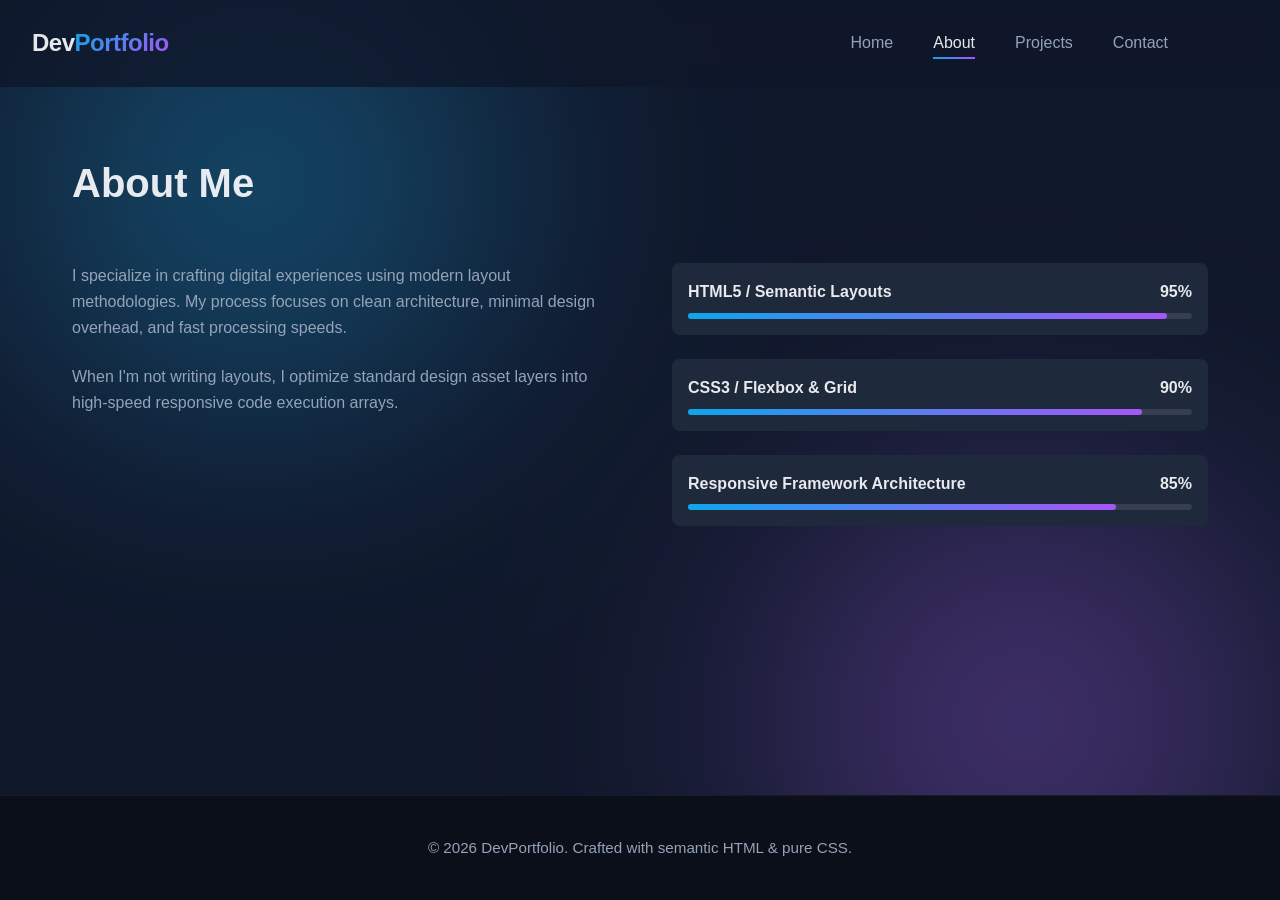
==== about.html @ a176f742 "Add files via upload" ====
<!DOCTYPE html>
<html lang="en">
<head>
    <meta charset="UTF-8">
    <meta name="viewport" content="width=device-width, initial-scale=1.0">
    <title>Umar's Portfolio | About</title>
    <link rel="stylesheet" href="style.css">
</head>
<body>
 <div class="aurora-bg"></div>
    <header>
        <nav class="nav-container">
            <a href="index.html" class="logo">Dev<span>Portfolio</span></a>
            <ul class="nav-links">
                <li><a href="index.html">Home</a></li>
                <li><a href="about.html" class="active">About</a></li>
                <li><a href="projects.html">Projects</a></li>
                <li><a href="contact.html">Contact</a></li>
            </ul>
        </nav>
    </header>

    <main>
        <section class="about-section">
            <h2>About Me</h2>
            <div class="about-grid">
                <div>
                    <p style="margin-bottom: 1.5rem; color: var(--text-muted);">I specialize in crafting digital experiences using modern layout methodologies. My process focuses on clean architecture, minimal design overhead, and fast processing speeds.</p>
                    <p style="color: var(--text-muted);">When I'm not writing layouts, I optimize standard design asset layers into high-speed responsive code execution arrays.</p>
                </div>
                <div class="skills-container">
                    <div class="skill-bar">
                        <div class="skill-info"><span>HTML5 / Semantic Layouts</span><span>95%</span></div>
                        <div class="progress-line"><span style="width: 95%;"></span></div>
                    </div>
                    <div class="skill-bar">
                        <div class="skill-info"><span>CSS3 / Flexbox & Grid</span><span>90%</span></div>
                        <div class="progress-line"><span style="width: 90%;"></span></div>
                    </div>
                    <div class="skill-bar">
                        <div class="skill-info"><span>Responsive Framework Architecture</span><span>85%</span></div>
                        <div class="progress-line"><span style="width: 85%;"></span></div>
                    </div>
                </div>
            </div>
        </section>
    </main>

    <footer>
        <p>&copy; 2026 DevPortfolio. Crafted with semantic HTML & pure CSS.</p>
    </footer>

</body>
</html>
---- style.css ----
/* ==========================================================================
   1. VARIABLES & RESET
   ========================================================================== */
:root {
    --bg-primary: #0f172a;
    --bg-surface: #1e293b;
    --bg-surface-hover: #334155;
    --text-main: #f8fafcec;
    --text-muted: #94a3b8;
    --accent-cyan: #0ea5e9;
    --accent-purple: #a855f7;
    --gradient-primary: linear-gradient(135deg, var(--accent-cyan), var(--accent-purple));
    --font-sans: 'Segoe UI', Roboto, Helvetica, Arial, sans-serif;
    --transition-smooth: all 0.3s cubic-bezier(0.4, 0, 0.2, 1);
    --radius-md: 12px;
    --radius-sm: 8px;
}

* {
    margin: 0;
    padding: 0;
    box-sizing: border-box;
}

body {
    background: transparent; /* Allows the aurora layer underneath to show through */
    color: var(--text-main);
    font-family: var(--font-sans);
    line-height: 1.6;
    overflow-x: hidden;
    display: flex;
    flex-direction: column;
    min-height: 100vh;
}

/* ==========================================================================
   2. REUSABLE COMPONENTS (Header, Footer, Buttons)
   ========================================================================== */
header {
    background-color: rgba(15, 23, 42, 0.8);
    backdrop-filter: blur(12px);
    position: sticky;
    top: 0;
    z-index: 1000;
    border-bottom: 1px solid rgba(255, 255, 255, 0);
}

.nav-container {
    max-width: 1200px;
    margin: 100 auto;
    padding: 1.5rem 2rem;
    display: flex;
    justify-content: space-between;
    align-items: center;
}

.logo {
    font-size: 1.5rem;
    font-weight: 700;
    text-decoration: none;
    color: var(--text-main);
    letter-spacing: -0.5px;
}

.logo span {
    background: var(--gradient-primary);
    -webkit-background-clip: text;
    -webkit-text-fill-color: transparent;
}

.nav-links {
    display: flex;
    gap: 2.5rem;
    list-style: none;
}

.nav-links a {
    text-decoration: none;
    color: var(--text-muted);
    font-weight: 500;
    transition: var(--transition-smooth);
    position: relative;
    padding: 0.5rem 0;
}

.nav-links a:hover,
.nav-links a.active {
    color: var(--text-main);
}

.nav-links a::after {
    content: '';
    position: absolute;
    bottom: 0;
    left: 0;
    width: 0;
    height: 2px;
    background: var(--gradient-primary);
    transition: var(--transition-smooth);
}

.nav-links a:hover::after,
.nav-links a.active::after {
    width: 100%;
}

main {
    flex: 1;
    max-width: 1200px;
    width: 100%;
    margin: 0 auto;
    padding: 4rem 2rem;
}

.btn {
    display: inline-block;
    padding: 0.8rem 2rem;
    border-radius: var(--radius-sm);
    text-decoration: none;
    font-weight: 600;
    transition: var(--transition-smooth);
    cursor: pointer;
}

.btn-primary {
    background: var(--gradient-primary);
    color: var(--text-main);
    box-shadow: 0 4px 20px rgba(14, 164, 233, 0.452);
}

.btn-primary:hover {
    transform: translateY(-3px);
    box-shadow: 0 6px 25px rgba(14, 165, 233, 0.5);
}

.btn-secondary {
    border: 2px solid var(--text-muted);
    color: var(--text-main);
    margin-left: 1rem;
}

.btn-secondary:hover {
    border-color: var(--accent-cyan);
    color: var(--accent-cyan);
    transform: translateY(-3px);
}

footer {
    background-color: #0b0f19;
    padding: 2.5rem 2rem;
    text-align: center;
    border-top: 1px solid rgba(255, 255, 255, 0.05);
}

footer p {
    color: var(--text-muted);
    font-size: 0.95rem;
}

.footer-socials {
    margin-top: 0.75rem;
}

.social-link {
    display: inline-flex;
    align-items: center;
    justify-content: center;
    width: 42px;
    height: 42px;
    border-radius: 50%;
    background: rgba(255, 255, 255, 0.06);
    color: #fff;
    transition: transform 0.2s ease, background 0.2s ease;
}

.social-link:hover {
    transform: translateY(-2px);
    background: linear-gradient(135deg, #f58529, #dd2a7b, #8134af);
}

.social-icon {
    width: 20px;
    height: 20px;
    fill: currentColor;
}
h2 {
    font-size: 2.5rem;
    margin-bottom: 3rem;
    position: relative;
    display: inline-block;
    color: var(--text-main);
}
/* ==========================================================================
   3. PAGE SPECIFIC STYLES & ANIMATIONS
   ========================================================================== */

/* --- HOME PAGE --- */
.hero {
    display: flex;
    align-items: center;
    justify-content: space-between;
    gap: 4rem;
    min-height: 60vh;
}

.hero-content {
    max-width: 600px;
    animation: fadeInUp 0.8s ease forwards;
}

.hero-content h1 {
    font-size: 3.5rem;
    line-height: 1.1;
    margin-bottom: 1.5rem;
}

.hero-content p {
    font-size: 1.25rem;
    color: var(--text-muted);
    margin-bottom: 2.5rem;
}

.hero-image-container {
    position: relative;
    animation: fadeIn 1.2s ease forwards;
}

.hero-blob {
    width: 350px;
    height: 350px;
    background: var(--gradient-primary);
    border-radius: 30% 70% 70% 30% / 30% 30% 70% 70%;
    animation: morph 8s ease-in-out infinite alternate;
    box-shadow: 0 0 50px rgba(168, 85, 247, 0.3);
}

/* --- ABOUT PAGE --- */
.about-section h2, .projects-section h2, .contact-section h2 {
    font-size: 2.5rem;
    margin-bottom: 3rem;
    position: relative;
    display: inline-block;
}

.about-grid {
    display: grid;
    grid-template-columns: 1fr 1fr;
    gap: 4rem;
}

.skills-container {
    display: flex;
    flex-direction: column;
    gap: 1.5rem;
}

.skill-bar {
    background-color: var(--bg-surface);
    border-radius: var(--radius-sm);
    padding: 1rem;
    position: relative;
    overflow: hidden;
}

.skill-info {
    display: flex;
    justify-content: space-between;
    margin-bottom: 0.5rem;
    font-weight: 600;
}

.progress-line {
    height: 6px;
    background-color: rgba(255, 255, 255, 0.1);
    border-radius: var(--radius-sm);
    position: relative;
}

.progress-line span {
    height: 100%;
    background: var(--gradient-primary);
    position: absolute;
    left: 0;
    top: 0;
    border-radius: var(--radius-sm);
    animation: slideInLeft 1s cubic-bezier(0.4, 0, 0.2, 1) forwards;
}

/* --- PROJECTS PAGE --- */
.projects-grid {
    display: grid;
    grid-template-columns: repeat(auto-fit, minmax(320px, 1fr));
    gap: 2rem;
}

.project-card {
    background-color: var(--bg-surface);
    border-radius: var(--radius-md);
    overflow: hidden;
    border: 1px solid rgba(255, 255, 255, 0.03);
    transition: var(--transition-smooth);
}

.project-card:hover {
    transform: translateY(-8px);
    border-color: rgba(14, 165, 233, 0.4);
    box-shadow: 0 12px 30px rgba(0, 0, 0, 0.4);
}

.project-img-placeholder {
    height: 200px;
    background: linear-gradient(45deg, #1e1b4b, #2e1065);
    display: flex;
    align-items: center;
    justify-content: center;
    color: rgba(255, 255, 255, 0.15);
    font-weight: 700;
    font-size: 1.5rem;
}

.project-card:hover .project-img-placeholder {
    background: var(--gradient-primary);
    color: var(--text-main);
    transition: var(--transition-smooth);
}

.project-info {
    padding: 2rem;
}

.project-info h3 {
    margin-bottom: 0.75rem;
    font-size: 1.3rem;
}

.project-info p {
    color: var(--text-muted);
    font-size: 0.95rem;
    margin-bottom: 1.5rem;
}

.project-tags {
    display: flex;
    gap: 0.5rem;
    flex-wrap: wrap;
}

.tag {
    background-color: rgba(255, 255, 255, 0.05);
    padding: 0.3rem 0.8rem;
    border-radius: 20px;
    font-size: 0.8rem;
    color: var(--accent-cyan);
    font-weight: 600;
}

/* --- CONTACT PAGE --- */
.contact-container {
    max-width: 600px;
    margin: 0 auto;
    background-color: var(--bg-surface);
    padding: 3rem;
    border-radius: var(--radius-md);
    border: 1px solid rgba(255, 255, 255, 0.03);
}

.form-group {
    margin-bottom: 1.5rem;
}

.form-group label {
    display: block;
    margin-bottom: 0.5rem;
    color: var(--text-muted);
    font-size: 0.9rem;
    font-weight: 500;
}

.form-group input,
.form-group textarea {
    width: 100%;
    padding: 1rem;
    background-color: var(--bg-primary);
    border: 2px solid transparent;
    border-radius: var(--radius-sm);
    color: var(--text-main);
    font-family: var(--font-sans);
    font-size: 1rem;
    transition: var(--transition-smooth);
}

.form-group input:focus,
.form-group textarea:focus {
    outline: none;
    border-color: var(--accent-cyan);
    box-shadow: 0 0 10px rgba(14, 165, 233, 0.2);
}

.submit-btn {
    width: 100%;
    border: none;
}

/* ==========================================================================
   4. KEYFRAMES & ANIMATIONS
   ========================================================================== */
@keyframes fadeInUp {
    from {
        opacity: 0;
        transform: translateY(30px);
    }
    to {
        opacity: 1;
        transform: translateY(0);
    }
}

@keyframes fadeIn {
    from { opacity: 0; }
    to { opacity: 1; }
}

@keyframes slideInLeft {
    from { width: 0; }
}

@keyframes morph {
    0% { border-radius: 30% 70% 70% 30% / 30% 30% 70% 70%; }
    50% { border-radius: 70% 30% 52% 48% / 60% 40% 60% 40%; }
    100% { border-radius: 30% 70% 70% 30% / 30% 30% 70% 70%; }
}

/* ==========================================================================
   5. MEDIA QUERIES (RESPONSIVE DESIGN)
   ========================================================================== */
@media (max-width: 968px) {
    .hero {
        flex-direction: column-reverse;
        text-align: center;
        gap: 3rem;
    }
    
    .hero-content h1 {
        font-size: 2.8rem;
    }

    .about-grid {
        grid-template-columns: 1fr;
        gap: 3rem;
    }
}

@media (max-width: 576px) {
    .nav-container {
        flex-direction: column;
        gap: 1.5rem;
    }
    
    .nav-links {
        gap: 1.5rem;
    }

    main {
        padding: 2rem 1rem;
    }

    .hero-blob {
        width: 260px;
        height: 260px;
    }

    .hero-content h1 {
        font-size: 2.2rem;
    }
    
    .btn-secondary {
        margin-left: 0;
        margin-top: 1rem;
        display: block;
    }
    
    .contact-container {
        padding: 1.5rem;
    }
}

/* ==========================================================================
   2. RE-ENGINEERED AURORA BACKGROUND (The solid color lives here now)
   ========================================================================== */
.aurora-bg {
    position: fixed;
    top: 0;
    left: 0;
    width: 100vw;
    height: 100vh;
    z-index: -1; /* Confidently sits behind your content now */
    overflow: hidden;
    background-color: #0f172a; /* Your primary dark theme color shifted here */
}

/* Bright, glowing ambient lights */
.aurora-bg::before,
.aurora-bg::after {
    content: '';
    position: absolute;
    width: 70vw;
    height: 70vh;
    border-radius: 50%;
    filter: blur(100px); /* Soft, organic glow edge */
    mix-blend-mode: screen;
    pointer-events: none;
    opacity: 0.4; /* Bumped up visibility significantly */
}

/* Cyan Orb (Top Left) */
.aurora-bg::before {
    background: radial-gradient(circle, var(--accent-cyan) 0%, transparent 70%);
    top: -15%;
    left: -15%;
    animation: aurora-float-one 18s infinite alternate ease-in-out;
}

/* Purple Orb (Bottom Right) */
.aurora-bg::after {
    background: radial-gradient(circle, var(--accent-purple) 0%, transparent 70%);
    bottom: -15%;
    right: -15%;
    animation: aurora-float-two 22s infinite alternate ease-in-out;
}

/* ==========================================================================
   3. HARDWARE-ACCELERATED MOTION KEYFRAMES
   ========================================================================== */
@keyframes aurora-float-one {
    0% { transform: translate(0, 0) scale(1); }
    50% { transform: translate(15vw, 10vh) scale(1.2); }
    100% { transform: translate(-5vw, 15vh) scale(0.95); }
}

@keyframes aurora-float-two {
    0% { transform: translate(0, 0) scale(1.1); }
    50% { transform: translate(-15vw, -10vh) scale(0.85); }
    100% { transform: translate(5vw, -5vh) scale(1.15); }
}
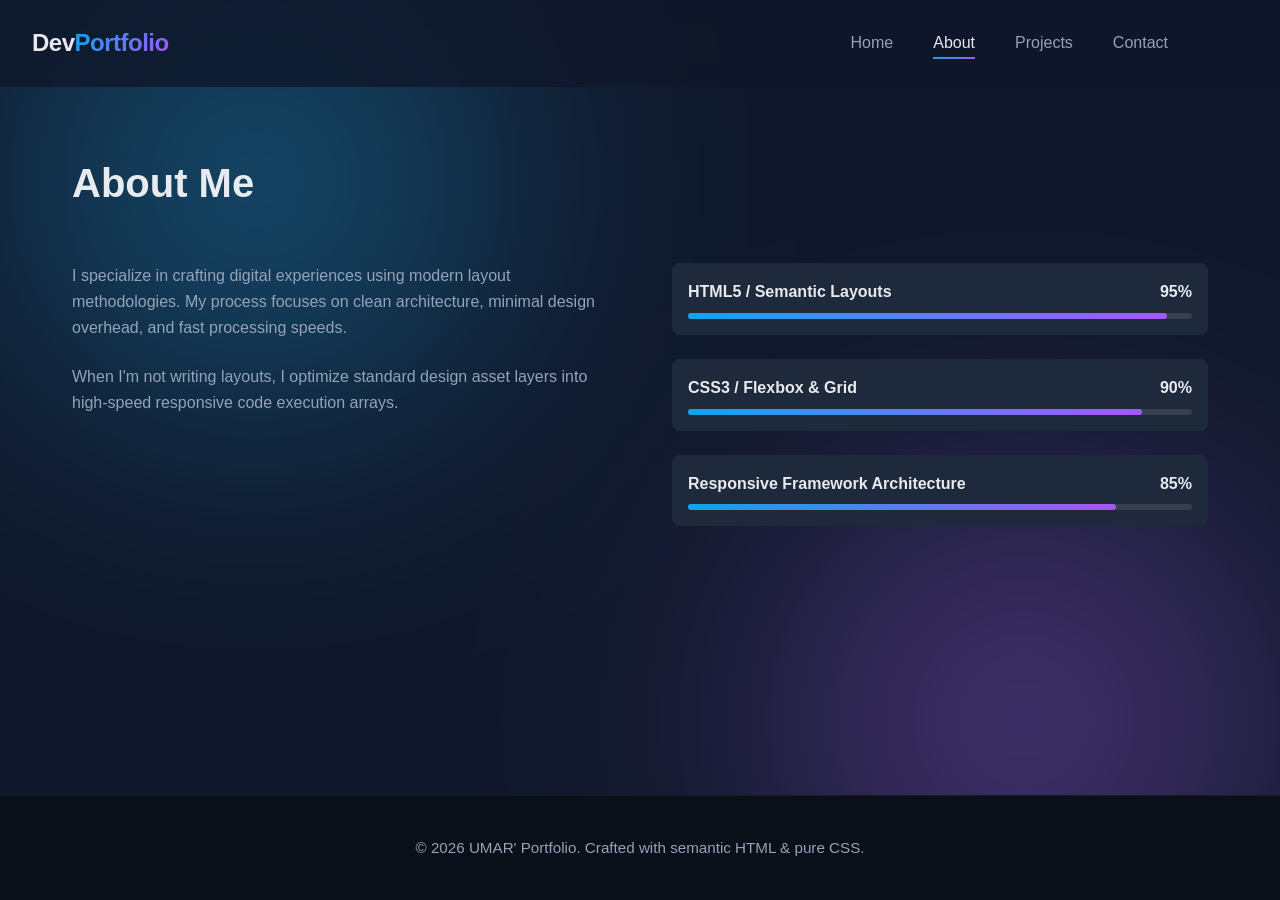
==== commit f6236b37: "Fix copyright name in about.html Updated the footer copyright text to reflect the correct name." ====
--- a/about.html
+++ b/about.html
@@ -47,8 +47,8 @@
     </main>
 
     <footer>
-        <p>&copy; 2026 DevPortfolio. Crafted with semantic HTML & pure CSS.</p>
+        <p>&copy; 2026 UMAR' Portfolio. Crafted with semantic HTML & pure CSS.</p>
     </footer>
 
 </body>
-</html>+</html>
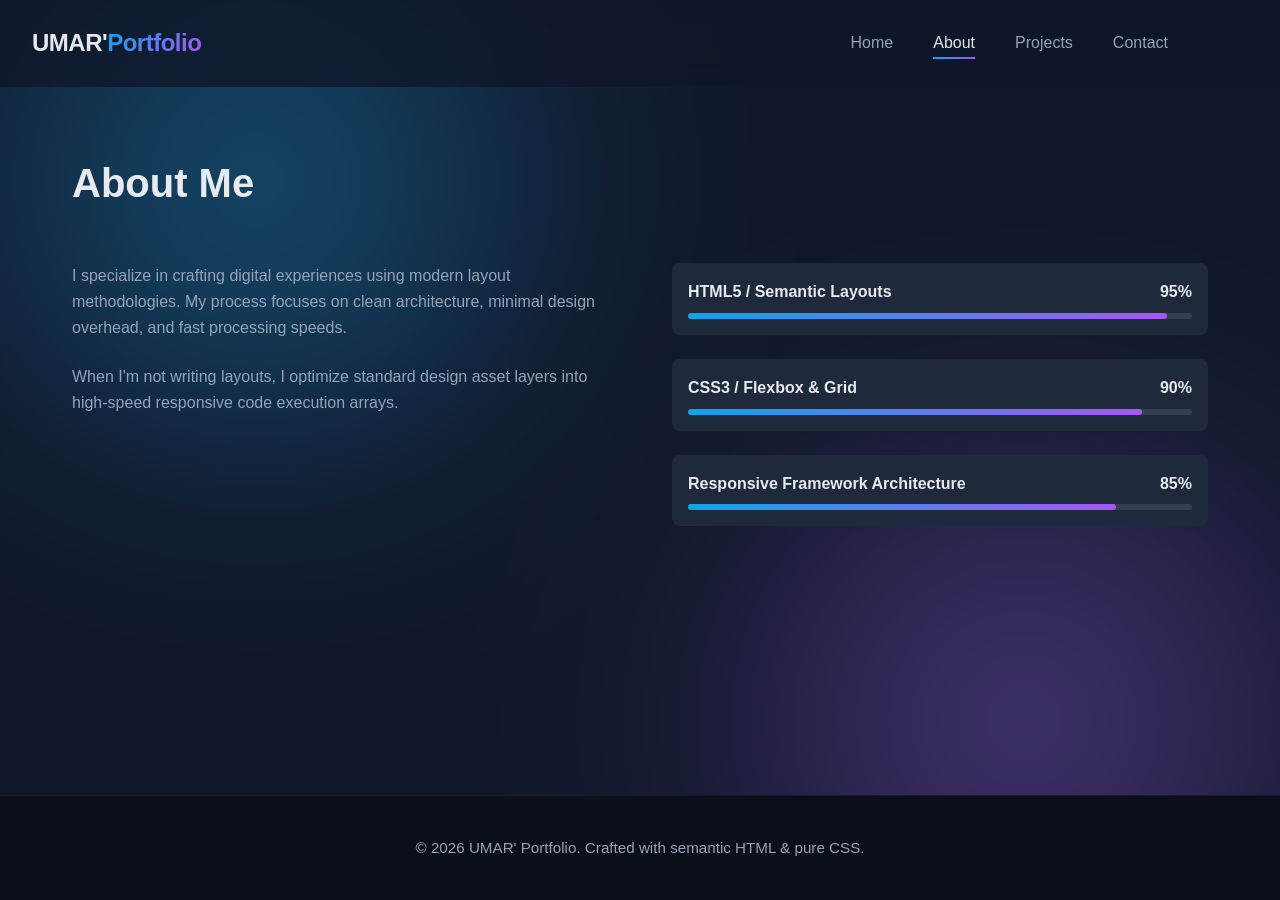
==== commit 2cc36f25: "Update about.html" ====
--- a/about.html
+++ b/about.html
@@ -10,7 +10,7 @@
  <div class="aurora-bg"></div>
     <header>
         <nav class="nav-container">
-            <a href="index.html" class="logo">Dev<span>Portfolio</span></a>
+            <a href="index.html" class="logo">UMAR'<span>Portfolio</span></a>
             <ul class="nav-links">
                 <li><a href="index.html">Home</a></li>
                 <li><a href="about.html" class="active">About</a></li>
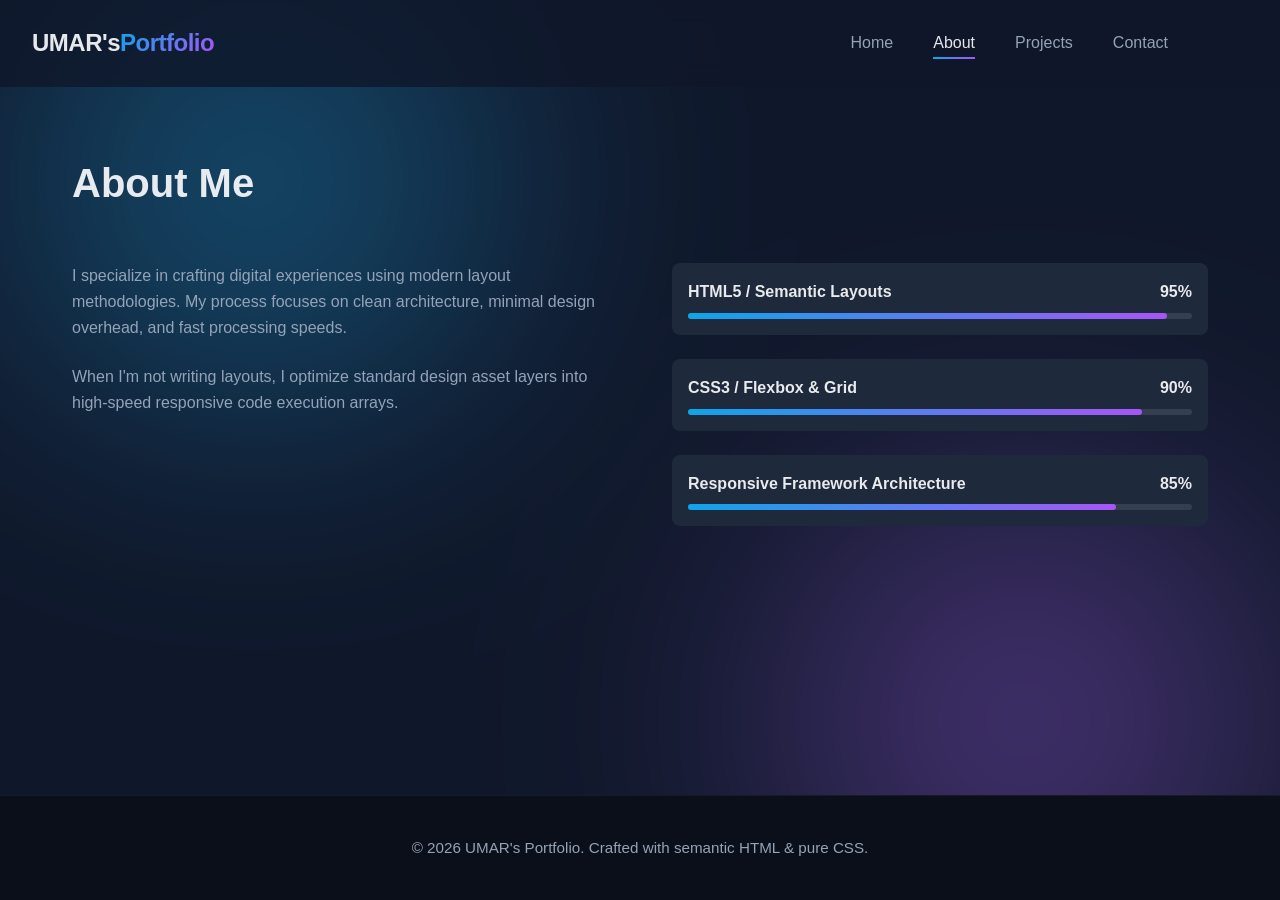
==== commit ce4022a4: "Fix HTML character encoding in about.html" ====
--- a/about.html
+++ b/about.html
@@ -3,14 +3,14 @@
 <head>
     <meta charset="UTF-8">
     <meta name="viewport" content="width=device-width, initial-scale=1.0">
-    <title>Umar's Portfolio | About</title>
+    <title>UMAR's Portfolio | About</title>
     <link rel="stylesheet" href="style.css">
 </head>
 <body>
  <div class="aurora-bg"></div>
     <header>
         <nav class="nav-container">
-            <a href="index.html" class="logo">UMAR'<span>Portfolio</span></a>
+            <a href="index.html" class="logo">UMAR's<span>Portfolio</span></a>
             <ul class="nav-links">
                 <li><a href="index.html">Home</a></li>
                 <li><a href="about.html" class="active">About</a></li>
@@ -47,7 +47,7 @@
     </main>
 
     <footer>
-        <p>&copy; 2026 UMAR' Portfolio. Crafted with semantic HTML & pure CSS.</p>
+        <p>&copy; 2026 UMAR's Portfolio. Crafted with semantic HTML & pure CSS.</p>
     </footer>
 
 </body>
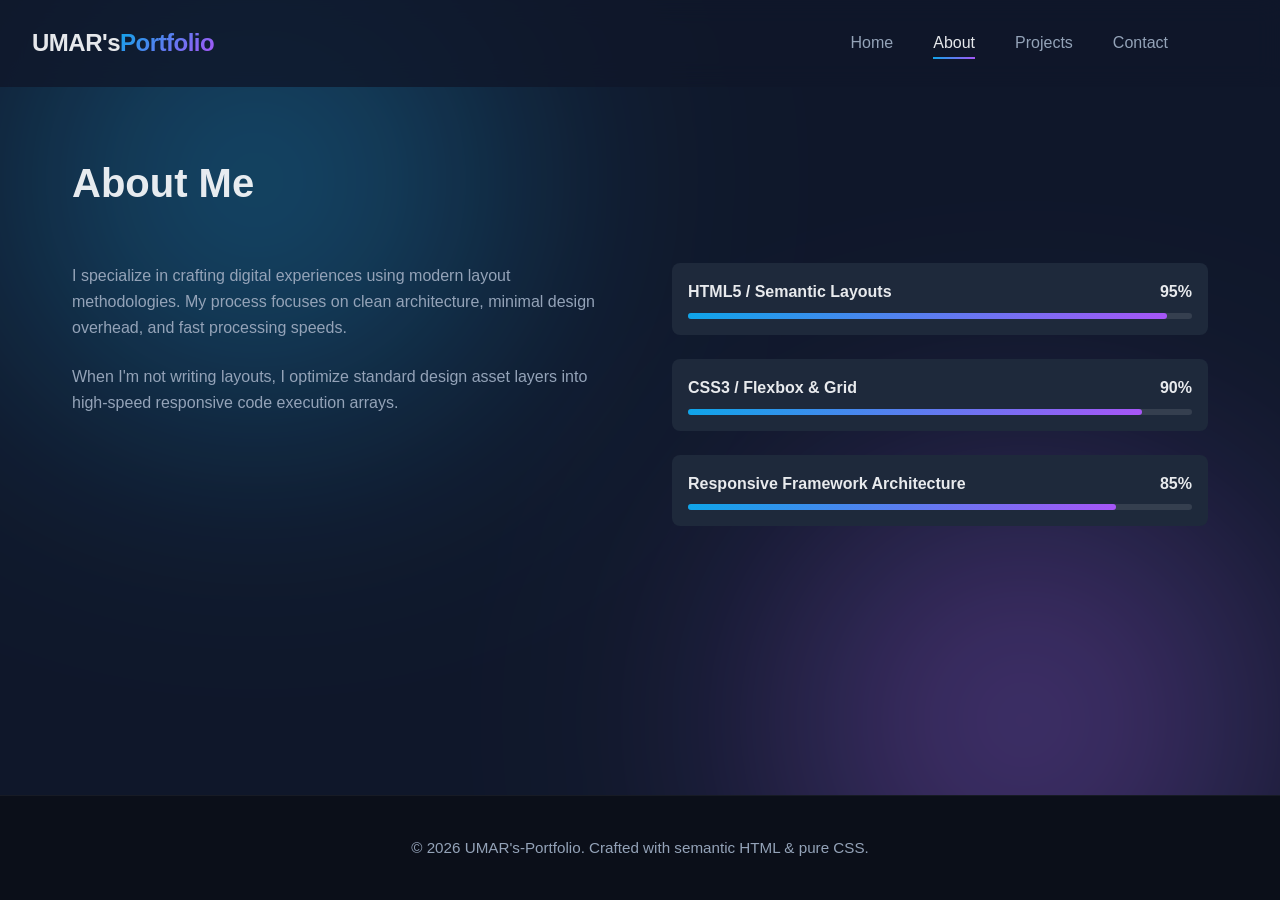
==== commit 87d5b787: "Update about.html" ====
--- a/about.html
+++ b/about.html
@@ -47,7 +47,7 @@
     </main>
 
     <footer>
-        <p>&copy; 2026 UMAR's Portfolio. Crafted with semantic HTML & pure CSS.</p>
+        <p>&copy; 2026 UMAR's-Portfolio. Crafted with semantic HTML & pure CSS.</p>
     </footer>
 
 </body>
